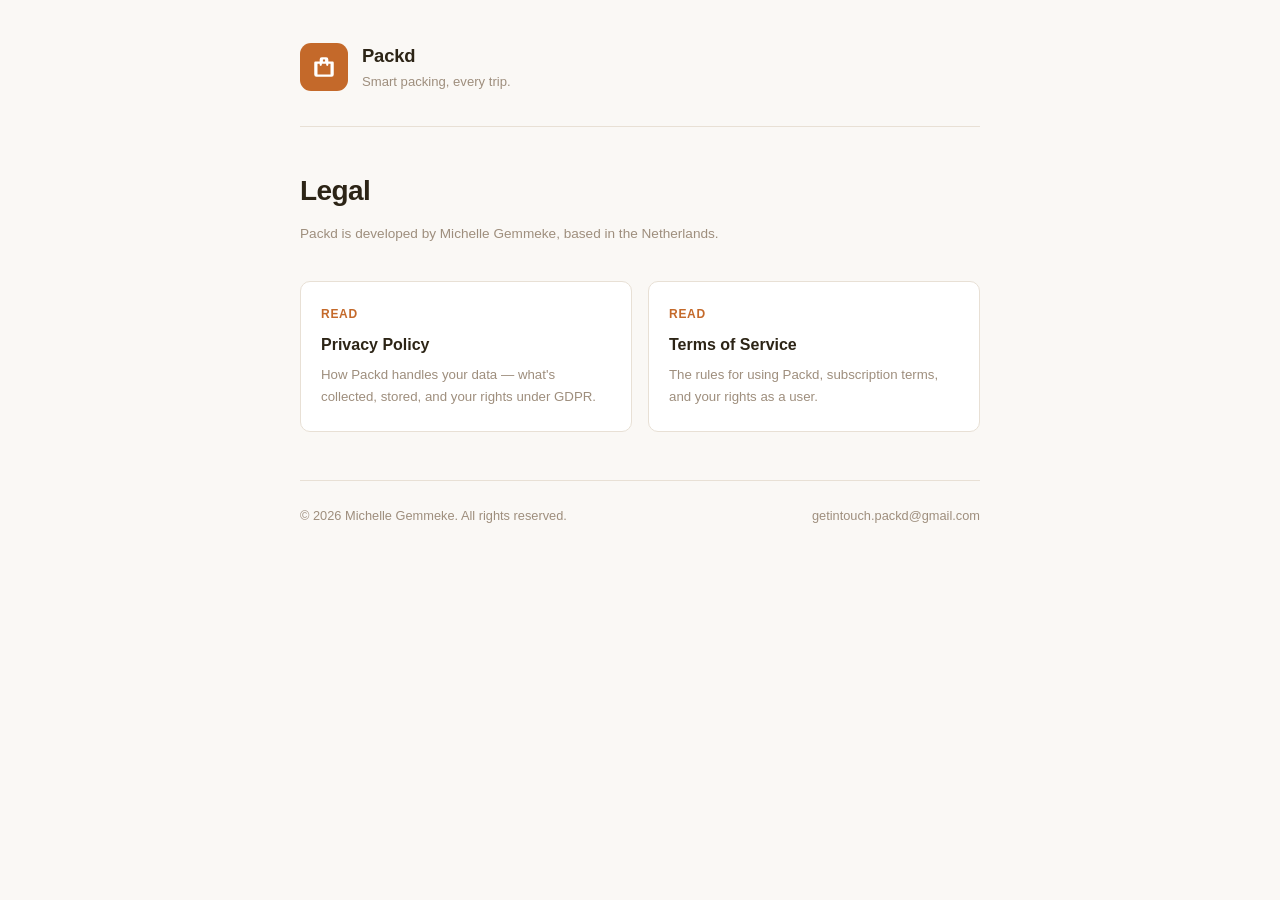
==== index.html @ 64479c6c "Add Privacy Policy and Terms of Service pages" ====
<!DOCTYPE html>
<html lang="en">
<head>
  <meta charset="UTF-8" />
  <meta name="viewport" content="width=device-width, initial-scale=1.0" />
  <title>Packd – Legal</title>
  <link rel="stylesheet" href="style.css" />
</head>
<body>

  <header>
    <div class="header-inner">
      <div class="app-icon">
        <svg viewBox="0 0 24 24" xmlns="http://www.w3.org/2000/svg">
          <path d="M20 7h-4V5a2 2 0 0 0-2-2h-4a2 2 0 0 0-2 2v2H4a1 1 0 0 0-1 1v11a2 2 0 0 0 2 2h14a2 2 0 0 0 2-2V8a1 1 0 0 0-1-1zm-9-2h2v2h-2V5zm7 14H6V9h2v1a1 1 0 0 0 2 0V9h4v1a1 1 0 0 0 2 0V9h2v10z"/>
        </svg>
      </div>
      <div class="brand">
        <h1>Packd</h1>
        <p>Smart packing, every trip.</p>
      </div>
    </div>
  </header>

  <main>
    <h1 class="page-title">Legal</h1>
    <p class="last-updated">Packd is developed by Michelle Gemmeke, based in the Netherlands.</p>

    <div class="card-grid">
      <a class="card" href="privacy/">
        <div class="card-label">Read</div>
        <h2>Privacy Policy</h2>
        <p>How Packd handles your data — what's collected, stored, and your rights under GDPR.</p>
      </a>
      <a class="card" href="terms/">
        <div class="card-label">Read</div>
        <h2>Terms of Service</h2>
        <p>The rules for using Packd, subscription terms, and your rights as a user.</p>
      </a>
    </div>
  </main>

  <footer>
    <p>&copy; 2026 Michelle Gemmeke. All rights reserved.</p>
    <p><a href="mailto:getintouch.packd@gmail.com">getintouch.packd@gmail.com</a></p>
  </footer>

</body>
</html>
---- style.css ----
*, *::before, *::after {
  box-sizing: border-box;
  margin: 0;
  padding: 0;
}

:root {
  --color-bg: #faf8f5;
  --color-surface: #ffffff;
  --color-text: #2c2416;
  --color-text-secondary: #6b5e4e;
  --color-text-tertiary: #9e8e7d;
  --color-accent: #c4692a;
  --color-border: #e8e0d5;
  --font: -apple-system, BlinkMacSystemFont, "Segoe UI", Helvetica, Arial, sans-serif;
  --radius: 10px;
  --max-width: 680px;
}

html {
  font-size: 16px;
  -webkit-text-size-adjust: 100%;
}

body {
  background: var(--color-bg);
  color: var(--color-text);
  font-family: var(--font);
  line-height: 1.7;
  padding: 0 20px 60px;
}

/* Header */
header {
  max-width: var(--max-width);
  margin: 0 auto;
  padding: 40px 0 32px;
  border-bottom: 1px solid var(--color-border);
  margin-bottom: 40px;
}

.header-inner {
  display: flex;
  align-items: center;
  gap: 14px;
}

.app-icon {
  width: 48px;
  height: 48px;
  border-radius: 11px;
  background: var(--color-accent);
  display: flex;
  align-items: center;
  justify-content: center;
  flex-shrink: 0;
}

.app-icon svg {
  width: 26px;
  height: 26px;
  fill: #fff;
}

.brand h1 {
  font-size: 1.15rem;
  font-weight: 700;
  letter-spacing: -0.01em;
  color: var(--color-text);
}

.brand p {
  font-size: 0.82rem;
  color: var(--color-text-tertiary);
}

/* Main content */
main {
  max-width: var(--max-width);
  margin: 0 auto;
}

.page-title {
  font-size: 1.75rem;
  font-weight: 800;
  letter-spacing: -0.02em;
  color: var(--color-text);
  margin-bottom: 8px;
}

.last-updated {
  font-size: 0.85rem;
  color: var(--color-text-tertiary);
  margin-bottom: 36px;
}

/* Sections */
section {
  margin-bottom: 32px;
}

h2 {
  font-size: 1.05rem;
  font-weight: 700;
  color: var(--color-text);
  margin-bottom: 10px;
  margin-top: 36px;
}

section:first-of-type h2 {
  margin-top: 0;
}

p {
  font-size: 0.95rem;
  color: var(--color-text-secondary);
  margin-bottom: 10px;
}

p:last-child {
  margin-bottom: 0;
}

ul, ol {
  padding-left: 20px;
  margin-bottom: 10px;
}

li {
  font-size: 0.95rem;
  color: var(--color-text-secondary);
  margin-bottom: 5px;
}

a {
  color: var(--color-accent);
  text-decoration: none;
}

a:hover {
  text-decoration: underline;
}

/* Info box */
.info-box {
  background: var(--color-surface);
  border: 1px solid var(--color-border);
  border-radius: var(--radius);
  padding: 16px 18px;
  margin-bottom: 10px;
}

.info-box p {
  margin-bottom: 0;
}

/* Back link */
.back-link {
  display: inline-flex;
  align-items: center;
  gap: 6px;
  font-size: 0.85rem;
  color: var(--color-text-tertiary);
  margin-bottom: 28px;
  text-decoration: none;
}

.back-link:hover {
  color: var(--color-accent);
  text-decoration: none;
}

/* Footer */
footer {
  max-width: var(--max-width);
  margin: 48px auto 0;
  padding-top: 24px;
  border-top: 1px solid var(--color-border);
  display: flex;
  justify-content: space-between;
  flex-wrap: wrap;
  gap: 8px;
}

footer p {
  font-size: 0.8rem;
  color: var(--color-text-tertiary);
  margin: 0;
}

footer a {
  color: var(--color-text-tertiary);
}

footer a:hover {
  color: var(--color-accent);
}

/* Index page cards */
.card-grid {
  display: grid;
  grid-template-columns: 1fr 1fr;
  gap: 16px;
  margin-top: 32px;
}

.card {
  background: var(--color-surface);
  border: 1px solid var(--color-border);
  border-radius: var(--radius);
  padding: 22px 20px;
  text-decoration: none;
  display: block;
  transition: border-color 0.15s, box-shadow 0.15s;
}

.card:hover {
  border-color: var(--color-accent);
  box-shadow: 0 2px 10px rgba(196, 105, 42, 0.1);
  text-decoration: none;
}

.card-label {
  font-size: 0.75rem;
  font-weight: 600;
  text-transform: uppercase;
  letter-spacing: 0.06em;
  color: var(--color-accent);
  margin-bottom: 6px;
}

.card h2 {
  font-size: 1rem;
  font-weight: 700;
  color: var(--color-text);
  margin: 0 0 6px;
}

.card p {
  font-size: 0.83rem;
  color: var(--color-text-tertiary);
  margin: 0;
}

/* Responsive */
@media (max-width: 480px) {
  .card-grid {
    grid-template-columns: 1fr;
  }

  .page-title {
    font-size: 1.45rem;
  }
}
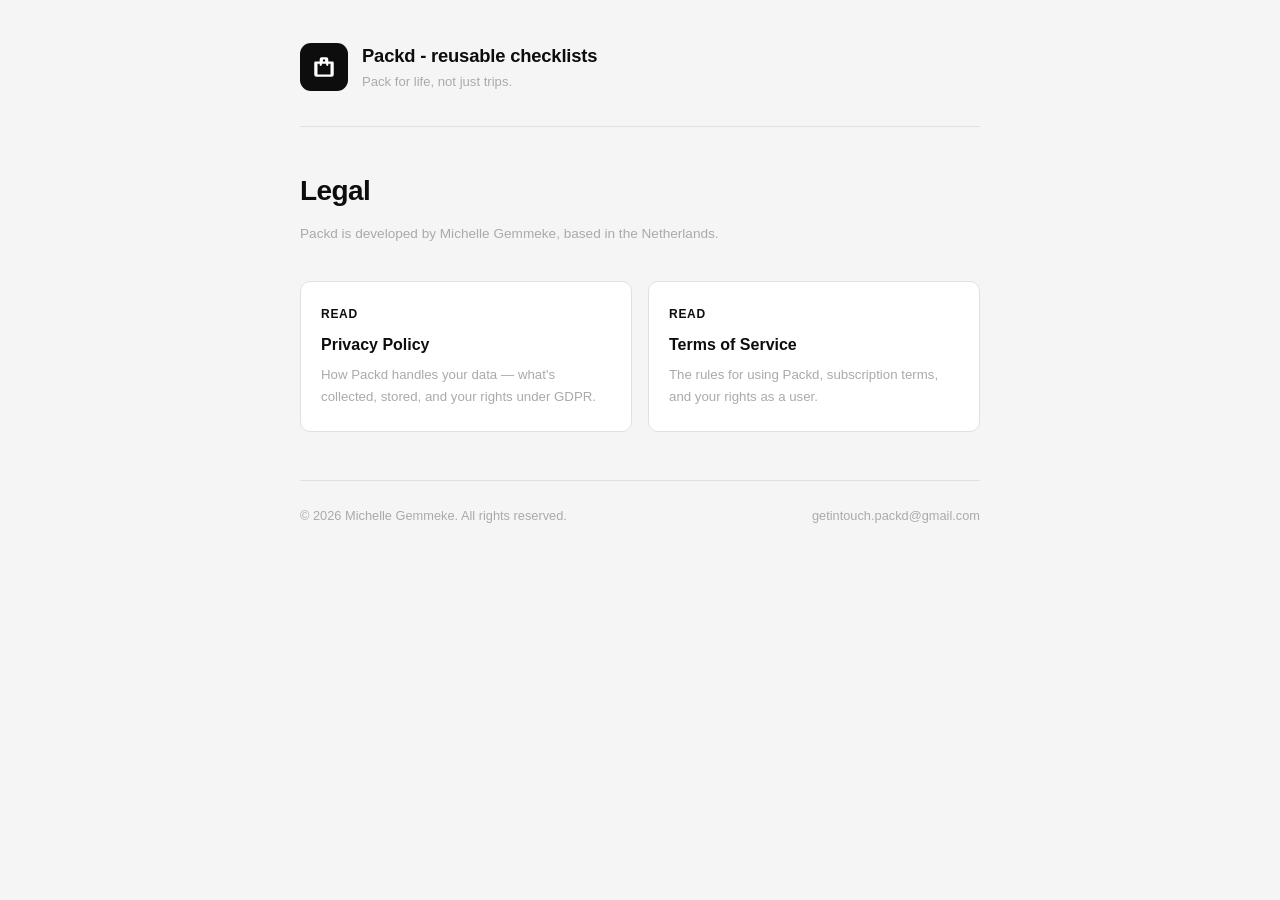
==== commit 16314bbd: "Update brand info index.html" ====
--- a/index.html
+++ b/index.html
@@ -16,8 +16,8 @@
         </svg>
       </div>
       <div class="brand">
-        <h1>Packd</h1>
-        <p>Smart packing, every trip.</p>
+        <h1>Packd - reusable checklists</h1>
+        <p>Pack for life, not just trips.</p>
       </div>
     </div>
   </header>
--- a/style.css
+++ b/style.css
@@ -5,13 +5,13 @@
 }
 
 :root {
-  --color-bg: #faf8f5;
+  --color-bg: #F5F5F5;
   --color-surface: #ffffff;
-  --color-text: #2c2416;
-  --color-text-secondary: #6b5e4e;
-  --color-text-tertiary: #9e8e7d;
-  --color-accent: #c4692a;
-  --color-border: #e8e0d5;
+  --color-text: #0D0D0D;
+  --color-text-secondary: #666666;
+  --color-text-tertiary: #AAAAAA;
+  --color-accent: #0D0D0D;
+  --color-border: #E0E0E0;
   --font: -apple-system, BlinkMacSystemFont, "Segoe UI", Helvetica, Arial, sans-serif;
   --radius: 10px;
   --max-width: 680px;
@@ -216,7 +216,7 @@
 
 .card:hover {
   border-color: var(--color-accent);
-  box-shadow: 0 2px 10px rgba(196, 105, 42, 0.1);
+  box-shadow: 0 2px 10px rgba(0, 0, 0, 0.08);
   text-decoration: none;
 }
 
